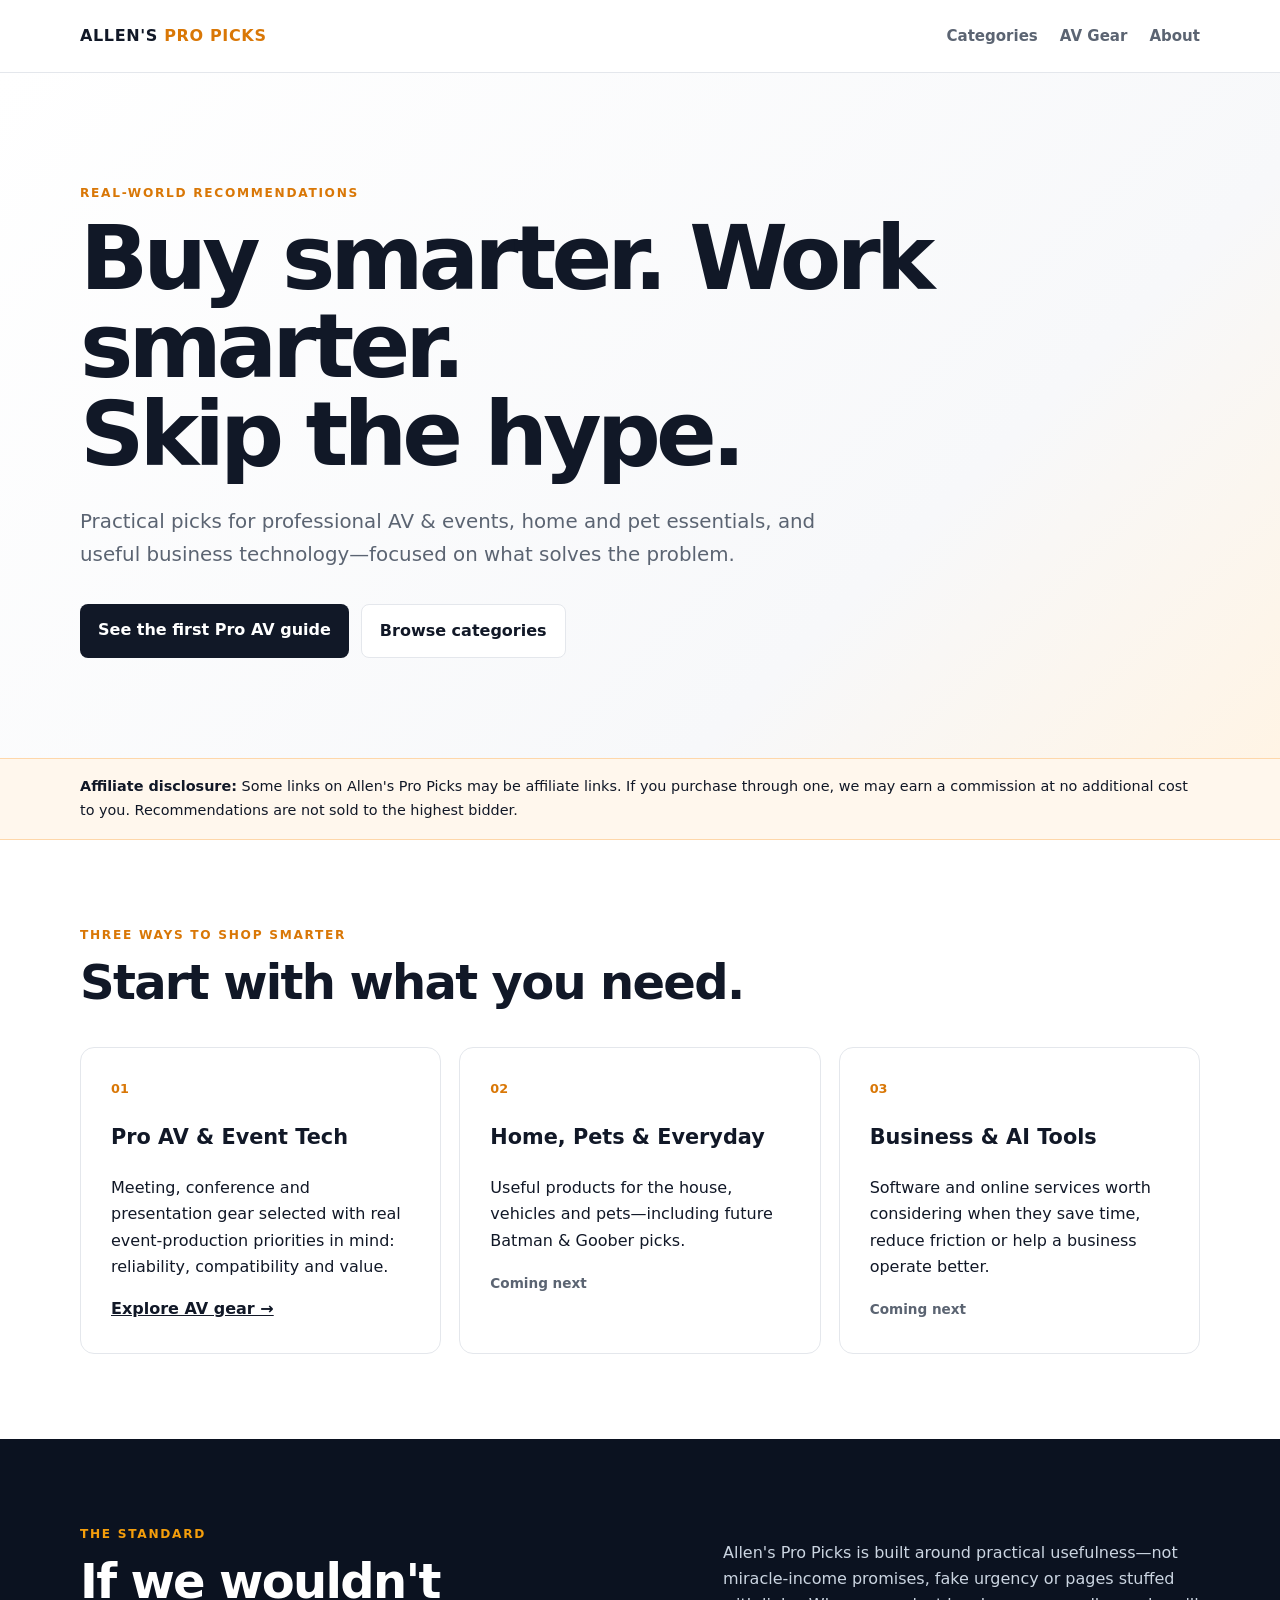
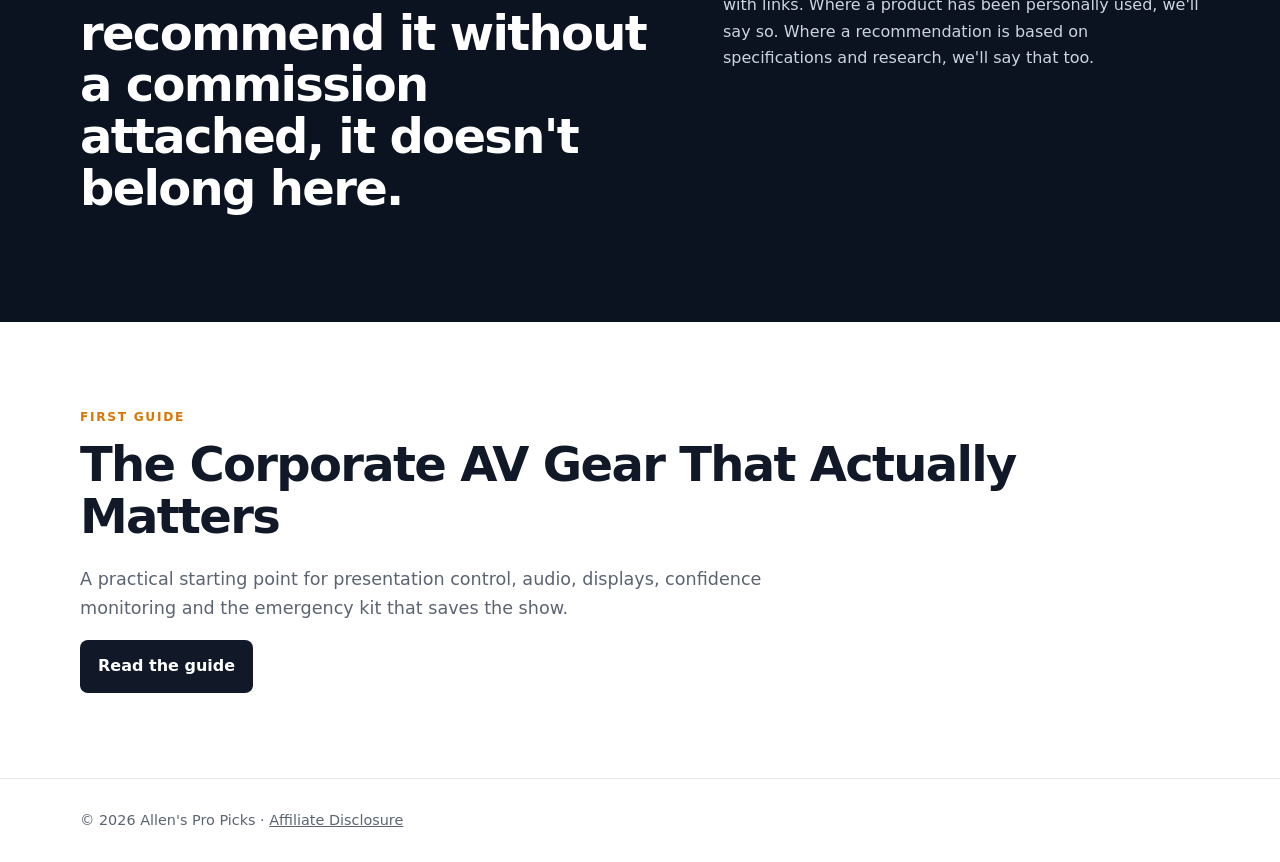
==== index.html @ 175ec534 "Add files via upload" ====
<!doctype html><html lang="en"><head><meta charset="utf-8"><meta name="viewport" content="width=device-width,initial-scale=1"><title>Allen's Pro Picks | Real-world recommendations. No hype.</title><meta name="description" content="Practical recommendations for professional AV, everyday products, pet essentials, and business technology."><link rel="stylesheet" href="styles.css"></head><body>
<header><div class="wrap nav"><a class="brand" href="index.html">ALLEN'S <span>PRO PICKS</span></a><nav><a href="#categories">Categories</a><a href="av-gear.html">AV Gear</a><a href="#about">About</a></nav></div></header>
<main><section class="hero"><div class="wrap"><p class="eyebrow">REAL-WORLD RECOMMENDATIONS</p><h1>Buy smarter. Work smarter.<br>Skip the hype.</h1><p class="lead">Practical picks for professional AV & events, home and pet essentials, and useful business technology—focused on what solves the problem.</p><div class="actions"><a class="btn" href="av-gear.html">See the first Pro AV guide</a><a class="btn ghost" href="#categories">Browse categories</a></div></div></section>
<section class="notice"><div class="wrap"><strong>Affiliate disclosure:</strong> Some links on Allen's Pro Picks may be affiliate links. If you purchase through one, we may earn a commission at no additional cost to you. Recommendations are not sold to the highest bidder.</div></section>
<section id="categories" class="wrap section"><p class="eyebrow">THREE WAYS TO SHOP SMARTER</p><h2>Start with what you need.</h2><div class="grid"><article><div class="num">01</div><h3>Pro AV & Event Tech</h3><p>Meeting, conference and presentation gear selected with real event-production priorities in mind: reliability, compatibility and value.</p><a href="av-gear.html">Explore AV gear →</a></article><article><div class="num">02</div><h3>Home, Pets & Everyday</h3><p>Useful products for the house, vehicles and pets—including future Batman & Goober picks.</p><span class="soon">Coming next</span></article><article><div class="num">03</div><h3>Business & AI Tools</h3><p>Software and online services worth considering when they save time, reduce friction or help a business operate better.</p><span class="soon">Coming next</span></article></div></section>
<section id="about" class="dark"><div class="wrap split"><div><p class="eyebrow">THE STANDARD</p><h2>If we wouldn't recommend it without a commission attached, it doesn't belong here.</h2></div><div><p>Allen's Pro Picks is built around practical usefulness—not miracle-income promises, fake urgency or pages stuffed with links. Where a product has been personally used, we'll say so. Where a recommendation is based on specifications and research, we'll say that too.</p></div></div></section>
<section class="wrap section"><p class="eyebrow">FIRST GUIDE</p><h2>The Corporate AV Gear That Actually Matters</h2><p class="lead small">A practical starting point for presentation control, audio, displays, confidence monitoring and the emergency kit that saves the show.</p><a class="btn" href="av-gear.html">Read the guide</a></section></main>
<footer><div class="wrap">© 2026 Allen's Pro Picks · <a href="disclosure.html">Affiliate Disclosure</a></div></footer></body></html>
---- styles.css ----
:root{--ink:#111827;--muted:#5b6472;--paper:#f7f8fa;--accent:#d97706;--dark:#0b1220;--line:#e4e7ec}*{box-sizing:border-box}html{scroll-behavior:smooth}body{margin:0;font-family:Inter,ui-sans-serif,system-ui,-apple-system,BlinkMacSystemFont,"Segoe UI",sans-serif;color:var(--ink);background:#fff;line-height:1.65}.wrap{width:min(1120px,calc(100% - 40px));margin:auto}.narrow{width:min(760px,calc(100% - 40px))}header{border-bottom:1px solid var(--line);background:#fff;position:sticky;top:0;z-index:5}.nav{min-height:72px;display:flex;align-items:center;justify-content:space-between;gap:20px}.brand{font-weight:900;letter-spacing:.04em;color:var(--ink);text-decoration:none}.brand span{color:var(--accent)}nav{display:flex;gap:22px}nav a{color:var(--muted);text-decoration:none;font-weight:650;font-size:.94rem}.hero{padding:110px 0 100px;background:linear-gradient(135deg,#fff 0%,#f7f8fa 70%,#fff4e5 100%)}.eyebrow{font-weight:850;letter-spacing:.14em;font-size:.76rem;color:var(--accent);margin:0 0 12px}h1{font-size:clamp(2.7rem,7vw,5.6rem);line-height:.98;letter-spacing:-.055em;margin:0 0 28px;max-width:950px}h2{font-size:clamp(1.9rem,4vw,3rem);line-height:1.08;letter-spacing:-.035em;margin:0 0 22px}h3{font-size:1.3rem}.lead{font-size:1.24rem;color:var(--muted);max-width:760px}.lead.small{font-size:1.1rem}.actions{display:flex;gap:12px;flex-wrap:wrap;margin-top:32px}.btn{display:inline-block;padding:13px 18px;background:var(--ink);color:#fff;text-decoration:none;border-radius:8px;font-weight:750}.btn.ghost{background:#fff;color:var(--ink);border:1px solid var(--line)}.btn.disabled{opacity:.5;pointer-events:none}.notice{background:#fff7ed;border-top:1px solid #fed7aa;border-bottom:1px solid #fed7aa;padding:16px 0;font-size:.9rem}.section{padding:85px 0}.grid{display:grid;grid-template-columns:repeat(3,1fr);gap:18px;margin-top:38px}.grid article{border:1px solid var(--line);padding:30px;border-radius:14px;background:#fff}.grid article a{font-weight:750;color:var(--ink)}.num{font-size:.8rem;font-weight:850;color:var(--accent)}.soon{font-size:.85rem;font-weight:750;color:var(--muted)}.dark{background:var(--dark);color:#fff;padding:85px 0}.dark .eyebrow{color:#f59e0b}.dark p{color:#cbd5e1}.split{display:grid;grid-template-columns:1.1fr .9fr;gap:60px;align-items:start}.article-hero{padding:80px 0 55px;background:var(--paper)}.article-hero h1{font-size:clamp(2.6rem,6vw,4.5rem)}.byline{color:var(--muted);font-size:.9rem;margin-top:28px}.article{padding:60px 0 90px;font-size:1.08rem}.article h2{font-size:2rem;margin-top:55px}.pick,.tip{border:1px solid var(--line);border-left:4px solid var(--accent);padding:20px 22px;margin:26px 0;border-radius:8px;background:var(--paper)}.pick span{display:block;color:var(--muted);font-size:.9rem;margin-top:6px}footer{border-top:1px solid var(--line);padding:30px 0;color:var(--muted);font-size:.9rem}footer a{color:inherit}@media(max-width:760px){nav{display:none}.hero{padding:75px 0}.grid,.split{grid-template-columns:1fr}.section,.dark{padding:60px 0}h1{font-size:3.25rem}.article-hero h1{font-size:2.8rem}}
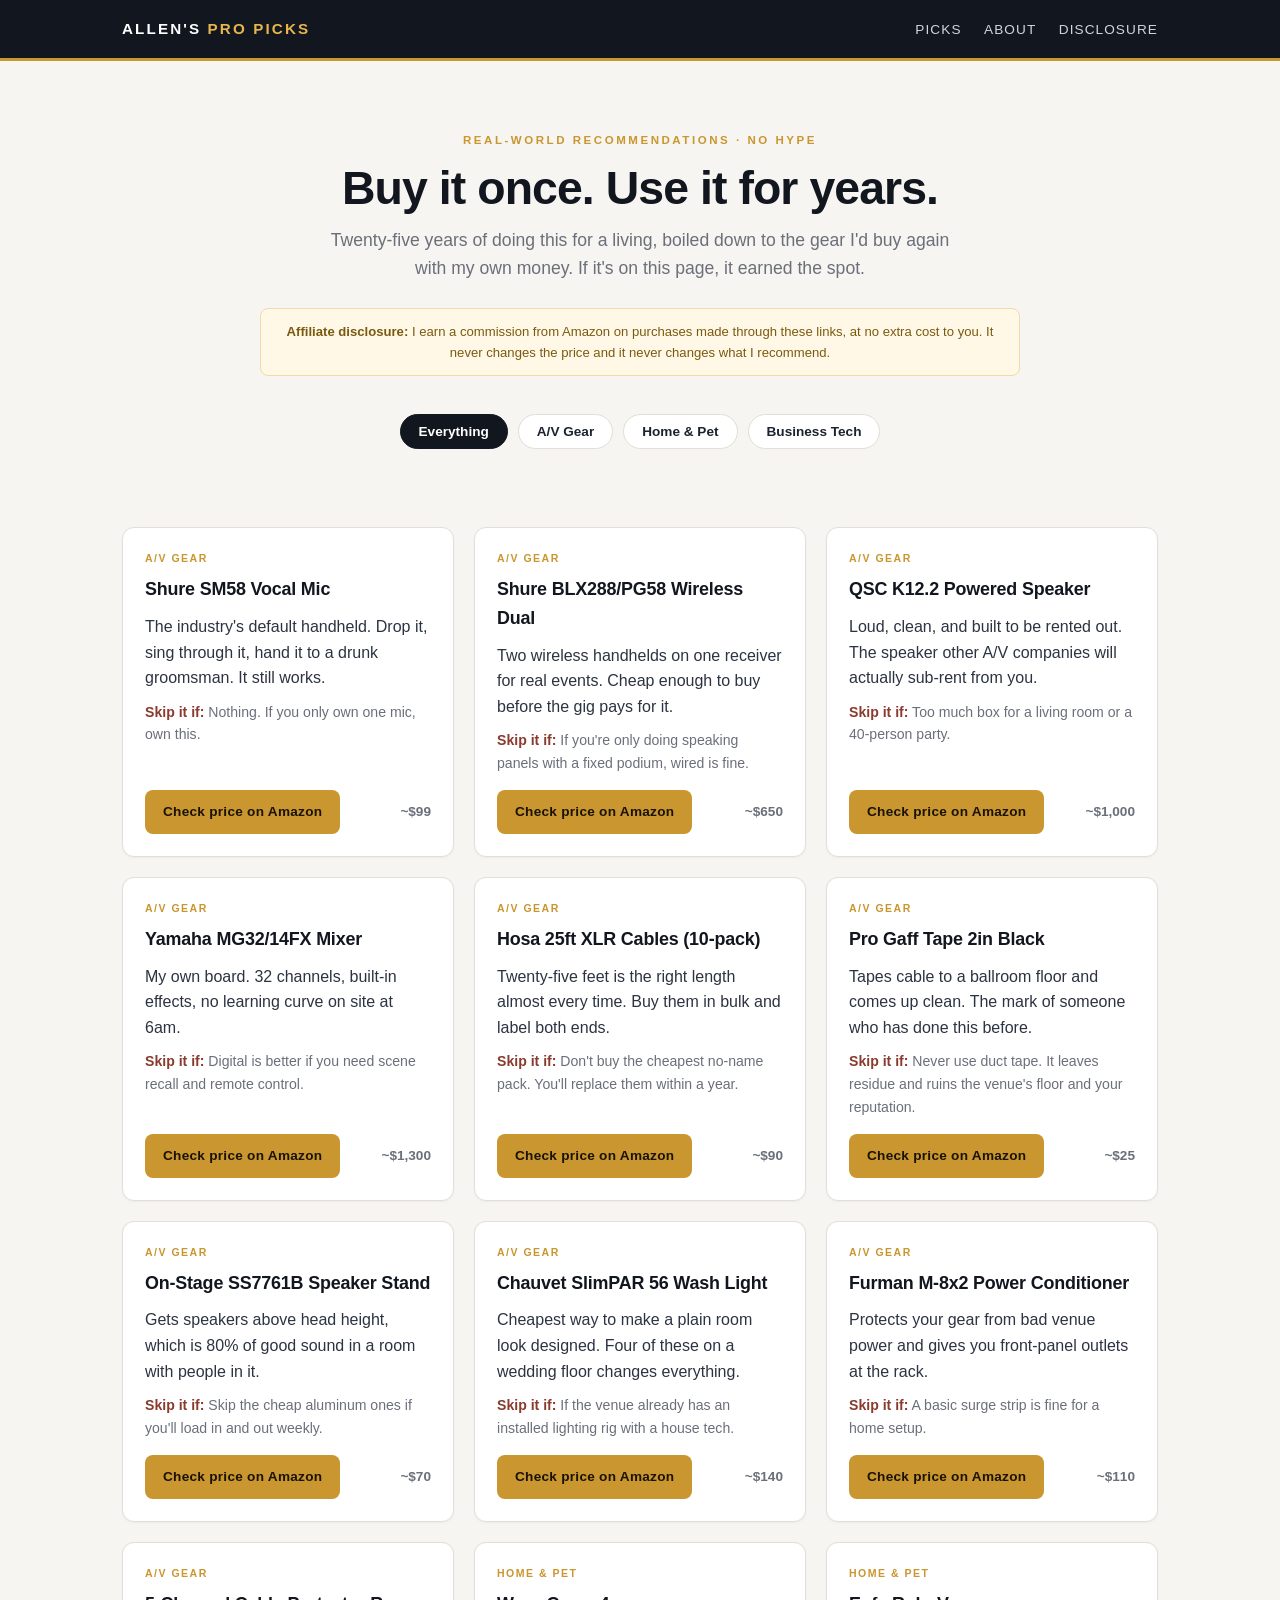
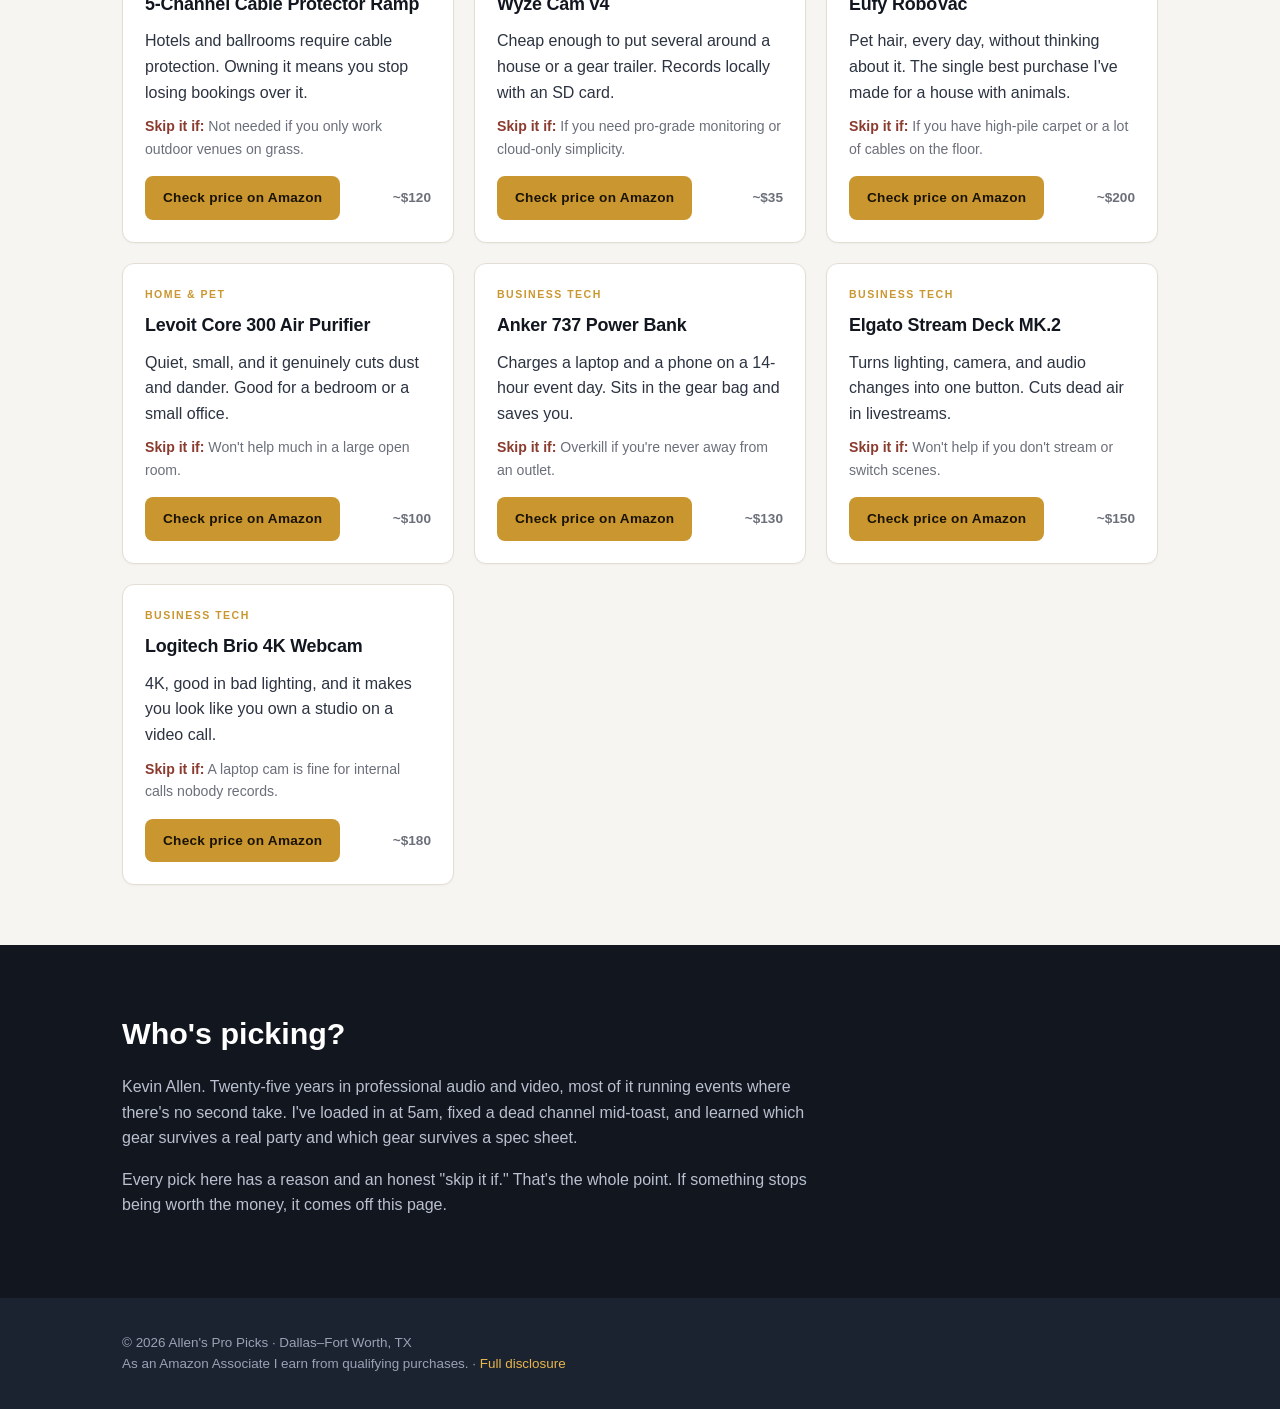
==== commit bada199b: "Allen's Pro Picks storefront: affiliate catalog, filters, disclosure" ====
--- a/index.html
+++ b/index.html
@@ -1,8 +1,69 @@
-<!doctype html><html lang="en"><head><meta charset="utf-8"><meta name="viewport" content="width=device-width,initial-scale=1"><title>Allen's Pro Picks | Real-world recommendations. No hype.</title><meta name="description" content="Practical recommendations for professional AV, everyday products, pet essentials, and business technology."><link rel="stylesheet" href="styles.css"></head><body>
-<header><div class="wrap nav"><a class="brand" href="index.html">ALLEN'S <span>PRO PICKS</span></a><nav><a href="#categories">Categories</a><a href="av-gear.html">AV Gear</a><a href="#about">About</a></nav></div></header>
-<main><section class="hero"><div class="wrap"><p class="eyebrow">REAL-WORLD RECOMMENDATIONS</p><h1>Buy smarter. Work smarter.<br>Skip the hype.</h1><p class="lead">Practical picks for professional AV & events, home and pet essentials, and useful business technology—focused on what solves the problem.</p><div class="actions"><a class="btn" href="av-gear.html">See the first Pro AV guide</a><a class="btn ghost" href="#categories">Browse categories</a></div></div></section>
-<section class="notice"><div class="wrap"><strong>Affiliate disclosure:</strong> Some links on Allen's Pro Picks may be affiliate links. If you purchase through one, we may earn a commission at no additional cost to you. Recommendations are not sold to the highest bidder.</div></section>
-<section id="categories" class="wrap section"><p class="eyebrow">THREE WAYS TO SHOP SMARTER</p><h2>Start with what you need.</h2><div class="grid"><article><div class="num">01</div><h3>Pro AV & Event Tech</h3><p>Meeting, conference and presentation gear selected with real event-production priorities in mind: reliability, compatibility and value.</p><a href="av-gear.html">Explore AV gear →</a></article><article><div class="num">02</div><h3>Home, Pets & Everyday</h3><p>Useful products for the house, vehicles and pets—including future Batman & Goober picks.</p><span class="soon">Coming next</span></article><article><div class="num">03</div><h3>Business & AI Tools</h3><p>Software and online services worth considering when they save time, reduce friction or help a business operate better.</p><span class="soon">Coming next</span></article></div></section>
-<section id="about" class="dark"><div class="wrap split"><div><p class="eyebrow">THE STANDARD</p><h2>If we wouldn't recommend it without a commission attached, it doesn't belong here.</h2></div><div><p>Allen's Pro Picks is built around practical usefulness—not miracle-income promises, fake urgency or pages stuffed with links. Where a product has been personally used, we'll say so. Where a recommendation is based on specifications and research, we'll say that too.</p></div></div></section>
-<section class="wrap section"><p class="eyebrow">FIRST GUIDE</p><h2>The Corporate AV Gear That Actually Matters</h2><p class="lead small">A practical starting point for presentation control, audio, displays, confidence monitoring and the emergency kit that saves the show.</p><a class="btn" href="av-gear.html">Read the guide</a></section></main>
-<footer><div class="wrap">© 2026 Allen's Pro Picks · <a href="disclosure.html">Affiliate Disclosure</a></div></footer></body></html>
+<!DOCTYPE html>
+<html lang="en">
+<head>
+<meta charset="utf-8">
+<meta name="viewport" content="width=device-width,initial-scale=1">
+<title>Allen's Pro Picks | Real gear, real jobs, no hype</title>
+<meta name="description" content="Twenty-five years of professional A/V work, distilled into picks that actually solve the problem. A/V gear, home and pet, and business tech.">
+<link rel="stylesheet" href="styles.css">
+</head>
+<body>
+<header class="site">
+  <div class="wrap">
+    <div class="brand">ALLEN'S <span>PRO PICKS</span></div>
+    <nav>
+      <a href="#picks">Picks</a>
+      <a href="#about">About</a>
+      <a href="disclosure.html">Disclosure</a>
+    </nav>
+  </div>
+</header>
+
+<section class="hero">
+  <div class="wrap">
+    <div class="kicker">Real-world recommendations · No hype</div>
+    <h1>Buy it once. Use it for years.</h1>
+    <p>Twenty-five years of doing this for a living, boiled down to the gear I'd buy again with my own money. If it's on this page, it earned the spot.</p>
+    <div class="disc"><strong>Affiliate disclosure:</strong> I earn a commission from Amazon on purchases made through these links, at no extra cost to you. It never changes the price and it never changes what I recommend.</div>
+    <div class="filters">
+      <button class="on" data-cat="all">Everything</button>
+      <button data-cat="av">A/V Gear</button>
+      <button data-cat="home">Home &amp; Pet</button>
+      <button data-cat="biz">Business Tech</button>
+    </div>
+  </div>
+</section>
+
+<main class="wrap">
+  <div id="picks" class="grid"></div>
+</main>
+
+<section class="about" id="about">
+  <div class="wrap">
+    <h2>Who's picking?</h2>
+    <p>Kevin Allen. Twenty-five years in professional audio and video, most of it running events where there's no second take. I've loaded in at 5am, fixed a dead channel mid-toast, and learned which gear survives a real party and which gear survives a spec sheet.</p>
+    <p>Every pick here has a reason and an honest "skip it if." That's the whole point. If something stops being worth the money, it comes off this page.</p>
+  </div>
+</section>
+
+<footer class="site">
+  <div class="wrap">
+    &copy; 2026 Allen's Pro Picks · Dallas–Fort Worth, TX<br>
+    As an Amazon Associate I earn from qualifying purchases. · <a href="disclosure.html">Full disclosure</a>
+  </div>
+</footer>
+
+<script src="products.js"></script>
+<script>
+  const grid = document.getElementById('picks');
+  render(grid, 'all');
+  document.querySelectorAll('.filters button').forEach(b => {
+    b.addEventListener('click', () => {
+      document.querySelectorAll('.filters button').forEach(x => x.classList.remove('on'));
+      b.classList.add('on');
+      render(grid, b.dataset.cat);
+    });
+  });
+</script>
+</body>
+</html>
--- a/styles.css
+++ b/styles.css
@@ -1 +1,35 @@
-:root{--ink:#111827;--muted:#5b6472;--paper:#f7f8fa;--accent:#d97706;--dark:#0b1220;--line:#e4e7ec}*{box-sizing:border-box}html{scroll-behavior:smooth}body{margin:0;font-family:Inter,ui-sans-serif,system-ui,-apple-system,BlinkMacSystemFont,"Segoe UI",sans-serif;color:var(--ink);background:#fff;line-height:1.65}.wrap{width:min(1120px,calc(100% - 40px));margin:auto}.narrow{width:min(760px,calc(100% - 40px))}header{border-bottom:1px solid var(--line);background:#fff;position:sticky;top:0;z-index:5}.nav{min-height:72px;display:flex;align-items:center;justify-content:space-between;gap:20px}.brand{font-weight:900;letter-spacing:.04em;color:var(--ink);text-decoration:none}.brand span{color:var(--accent)}nav{display:flex;gap:22px}nav a{color:var(--muted);text-decoration:none;font-weight:650;font-size:.94rem}.hero{padding:110px 0 100px;background:linear-gradient(135deg,#fff 0%,#f7f8fa 70%,#fff4e5 100%)}.eyebrow{font-weight:850;letter-spacing:.14em;font-size:.76rem;color:var(--accent);margin:0 0 12px}h1{font-size:clamp(2.7rem,7vw,5.6rem);line-height:.98;letter-spacing:-.055em;margin:0 0 28px;max-width:950px}h2{font-size:clamp(1.9rem,4vw,3rem);line-height:1.08;letter-spacing:-.035em;margin:0 0 22px}h3{font-size:1.3rem}.lead{font-size:1.24rem;color:var(--muted);max-width:760px}.lead.small{font-size:1.1rem}.actions{display:flex;gap:12px;flex-wrap:wrap;margin-top:32px}.btn{display:inline-block;padding:13px 18px;background:var(--ink);color:#fff;text-decoration:none;border-radius:8px;font-weight:750}.btn.ghost{background:#fff;color:var(--ink);border:1px solid var(--line)}.btn.disabled{opacity:.5;pointer-events:none}.notice{background:#fff7ed;border-top:1px solid #fed7aa;border-bottom:1px solid #fed7aa;padding:16px 0;font-size:.9rem}.section{padding:85px 0}.grid{display:grid;grid-template-columns:repeat(3,1fr);gap:18px;margin-top:38px}.grid article{border:1px solid var(--line);padding:30px;border-radius:14px;background:#fff}.grid article a{font-weight:750;color:var(--ink)}.num{font-size:.8rem;font-weight:850;color:var(--accent)}.soon{font-size:.85rem;font-weight:750;color:var(--muted)}.dark{background:var(--dark);color:#fff;padding:85px 0}.dark .eyebrow{color:#f59e0b}.dark p{color:#cbd5e1}.split{display:grid;grid-template-columns:1.1fr .9fr;gap:60px;align-items:start}.article-hero{padding:80px 0 55px;background:var(--paper)}.article-hero h1{font-size:clamp(2.6rem,6vw,4.5rem)}.byline{color:var(--muted);font-size:.9rem;margin-top:28px}.article{padding:60px 0 90px;font-size:1.08rem}.article h2{font-size:2rem;margin-top:55px}.pick,.tip{border:1px solid var(--line);border-left:4px solid var(--accent);padding:20px 22px;margin:26px 0;border-radius:8px;background:var(--paper)}.pick span{display:block;color:var(--muted);font-size:.9rem;margin-top:6px}footer{border-top:1px solid var(--line);padding:30px 0;color:var(--muted);font-size:.9rem}footer a{color:inherit}@media(max-width:760px){nav{display:none}.hero{padding:75px 0}.grid,.split{grid-template-columns:1fr}.section,.dark{padding:60px 0}h1{font-size:3.25rem}.article-hero h1{font-size:2.8rem}}
+:root{--ink:#12161f;--ink2:#1b2230;--paper:#f7f5f1;--line:#e3ded4;--gold:#c9962f;--gold2:#e8b64c;--mut:#6b6f7a}
+*{box-sizing:border-box}
+body{margin:0;background:var(--paper);color:var(--ink);font-family:-apple-system,BlinkMacSystemFont,"Segoe UI",Helvetica,Arial,sans-serif;line-height:1.6}
+.wrap{max-width:1080px;margin:0 auto;padding:0 22px}
+header.site{background:var(--ink);color:#fff;padding:16px 0;position:sticky;top:0;z-index:50;border-bottom:3px solid var(--gold)}
+header.site .wrap{display:flex;align-items:center;justify-content:space-between;gap:14px;flex-wrap:wrap}
+.brand{font-weight:800;letter-spacing:.14em;font-size:.95rem}
+.brand span{color:var(--gold2)}
+nav a{color:#cfd5e0;text-decoration:none;font-size:.85rem;letter-spacing:.08em;text-transform:uppercase;margin-left:18px}
+nav a:hover{color:var(--gold2)}
+.hero{padding:70px 0 46px;text-align:center}
+.kicker{color:var(--gold);letter-spacing:.22em;font-size:.72rem;text-transform:uppercase;font-weight:700}
+.hero h1{font-size:2.9rem;line-height:1.1;margin:14px 0 12px;letter-spacing:-.02em}
+.hero p{color:var(--mut);font-size:1.1rem;max-width:620px;margin:0 auto}
+.disc{background:#fff8e6;border:1px solid #efdca6;border-radius:8px;padding:12px 16px;font-size:.82rem;color:#7a5a10;margin:26px auto 0;max-width:760px}
+.filters{display:flex;gap:10px;justify-content:center;flex-wrap:wrap;margin:38px 0 6px}
+.filters button{border:1px solid var(--line);background:#fff;padding:9px 18px;border-radius:999px;cursor:pointer;font-size:.85rem;font-weight:600;color:var(--ink2)}
+.filters button.on{background:var(--ink);color:#fff;border-color:var(--ink)}
+.grid{display:grid;grid-template-columns:repeat(auto-fill,minmax(300px,1fr));gap:20px;padding:26px 0 60px}
+.card{background:#fff;border:1px solid var(--line);border-radius:12px;padding:22px;display:flex;flex-direction:column;box-shadow:0 1px 2px rgba(18,22,31,.04)}
+.card .tag{font-size:.66rem;letter-spacing:.14em;text-transform:uppercase;color:var(--gold);font-weight:800;margin-bottom:8px}
+.card h3{margin:0 0 10px;font-size:1.12rem;letter-spacing:-.01em}
+.why{margin:0 0 10px;color:#2c3341}
+.skip{margin:0 0 16px;font-size:.88rem;color:var(--mut)}
+.skip strong{color:#8a3b2e}
+.cardfoot{margin-top:auto;display:flex;align-items:center;justify-content:space-between;gap:12px;flex-wrap:wrap}
+.btn{display:inline-block;background:var(--gold);color:#1a1305;text-decoration:none;font-weight:800;font-size:.85rem;padding:11px 18px;border-radius:8px;letter-spacing:.02em}
+.btn:hover{background:var(--gold2)}
+.price{font-weight:700;color:var(--mut);font-size:.85rem}
+section.about{background:var(--ink);color:#e6e9f0;padding:64px 0}
+section.about h2{color:#fff;font-size:1.9rem;margin:0 0 14px}
+section.about p{color:#b9c0cf;max-width:700px}
+footer.site{background:var(--ink2);color:#9aa3b5;padding:34px 0;font-size:.84rem}
+footer.site a{color:var(--gold2);text-decoration:none}
+@media(max-width:640px){.hero h1{font-size:2.1rem}.hero{padding:46px 0 30px}}
